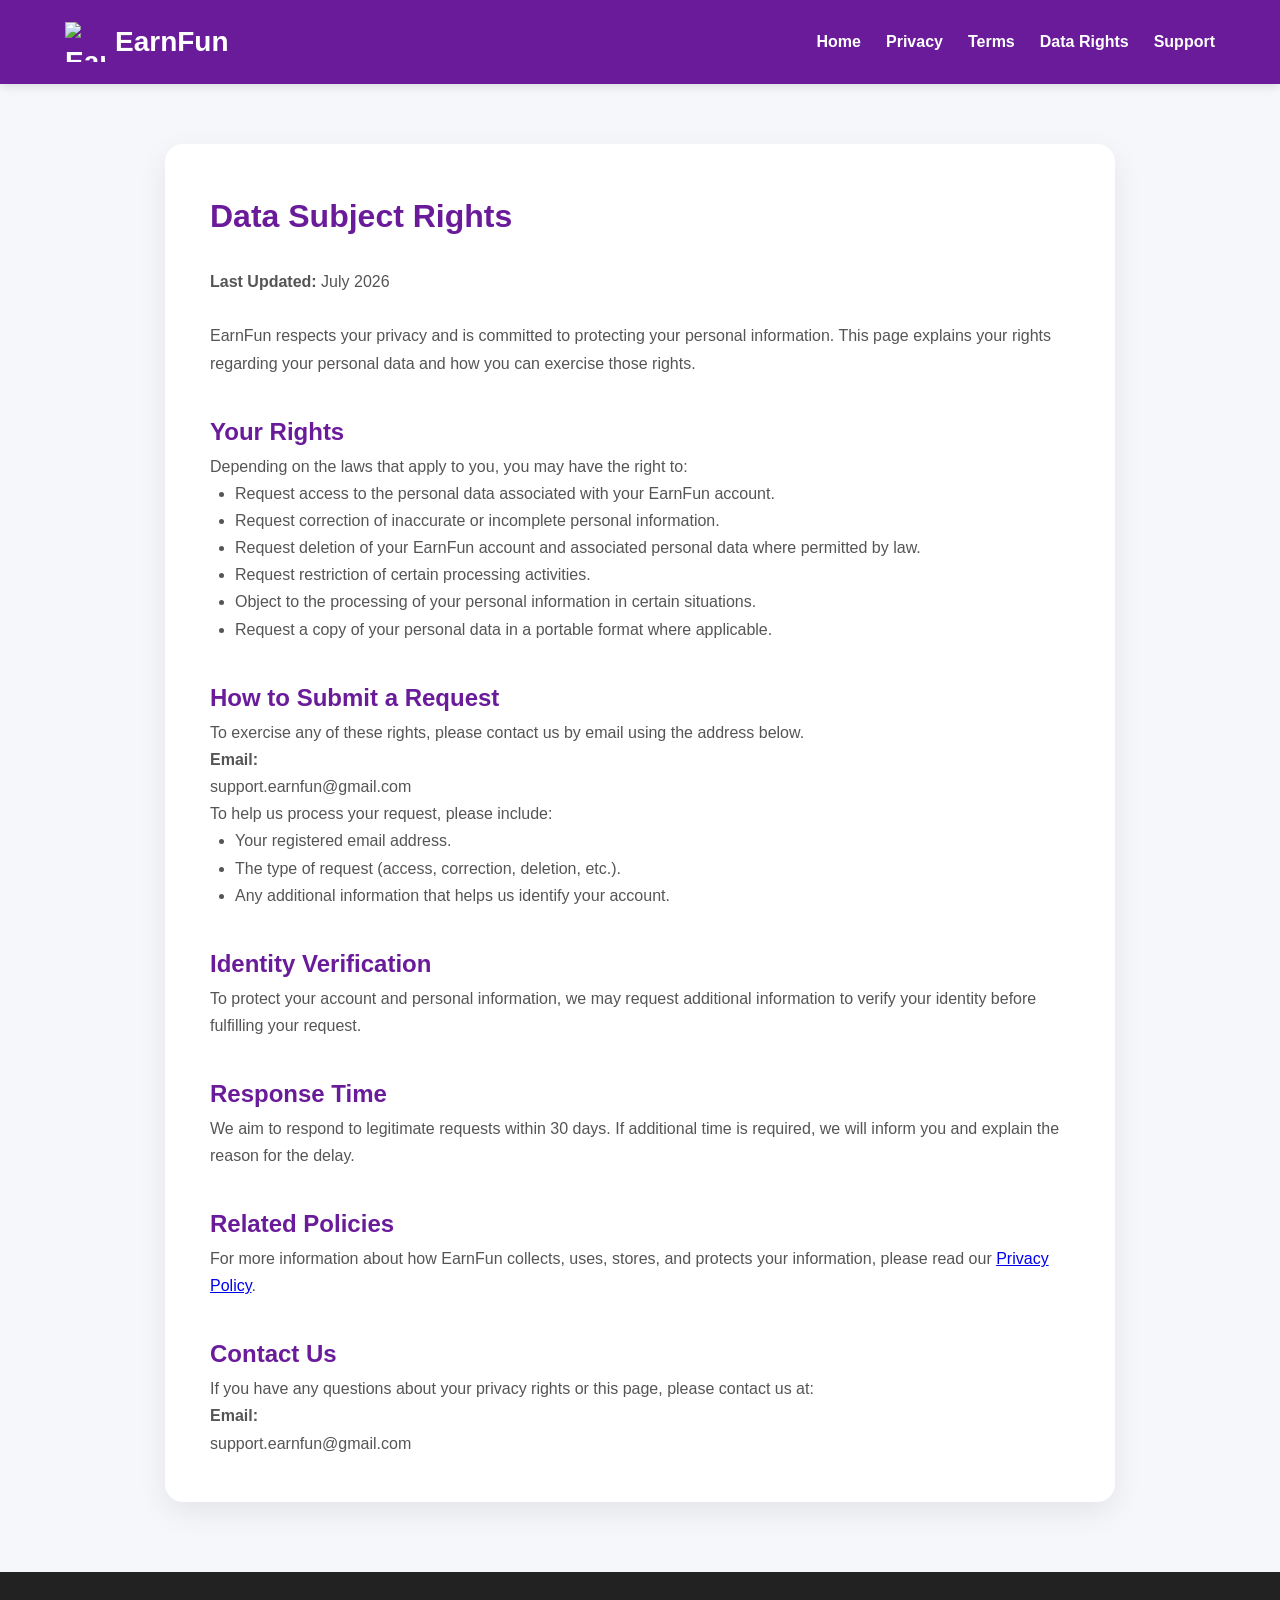
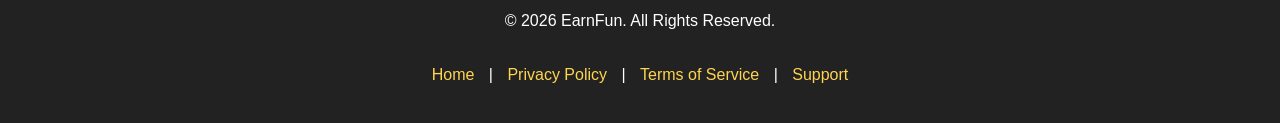
==== data-rights.html @ 37a05ccf "Add files via upload" ====
<!DOCTYPE html>
<html lang="en">

<head>
    <meta charset="UTF-8">
    <meta name="viewport" content="width=device-width, initial-scale=1.0">

    <title>Data Subject Rights | EarnFun</title>

    <meta name="description"
        content="Learn about your privacy rights and how to request access, correction, or deletion of your personal data in EarnFun.">

    <link rel="stylesheet" href="style.css">
</head>

<body>

    <!-- Navigation -->

    <nav>
        <div class="nav-container">

            <a href="index.html" class="logo">
                <img src="logo.png" alt="EarnFun Logo">
                <span>EarnFun</span>
            </a>

            <ul>
                <li><a href="index.html">Home</a></li>
                <li><a href="privacy.html">Privacy</a></li>
                <li><a href="terms.html">Terms</a></li>
                <li><a href="data-rights.html">Data Rights</a></li>
                <li><a href="support.html">Support</a></li>
            </ul>

        </div>
    </nav>

    <div class="page">

        <h1>Data Subject Rights</h1>

        <p><strong>Last Updated:</strong> July 2026</p>

        <br>

        <p>
            EarnFun respects your privacy and is committed to protecting your
            personal information. This page explains your rights regarding your
            personal data and how you can exercise those rights.
        </p>

        <h2>Your Rights</h2>

        <p>
            Depending on the laws that apply to you, you may have the right to:
        </p>

        <ul>
            <li>Request access to the personal data associated with your EarnFun account.</li>
            <li>Request correction of inaccurate or incomplete personal information.</li>
            <li>Request deletion of your EarnFun account and associated personal data where permitted by law.</li>
            <li>Request restriction of certain processing activities.</li>
            <li>Object to the processing of your personal information in certain situations.</li>
            <li>Request a copy of your personal data in a portable format where applicable.</li>
        </ul>

        <h2>How to Submit a Request</h2>

        <p>
            To exercise any of these rights, please contact us by email using the
            address below.
        </p>

        <p>
            <strong>Email:</strong><br>
            support.earnfun@gmail.com
        </p>

        <p>
            To help us process your request, please include:
        </p>

        <ul>
            <li>Your registered email address.</li>
            <li>The type of request (access, correction, deletion, etc.).</li>
            <li>Any additional information that helps us identify your account.</li>
        </ul>

        <h2>Identity Verification</h2>

        <p>
            To protect your account and personal information, we may request
            additional information to verify your identity before fulfilling your
            request.
        </p>

        <h2>Response Time</h2>

        <p>
            We aim to respond to legitimate requests within 30 days. If additional
            time is required, we will inform you and explain the reason for the
            delay.
        </p>

        <h2>Related Policies</h2>

        <p>
            For more information about how EarnFun collects, uses, stores, and
            protects your information, please read our
            <a href="privacy.html">Privacy Policy</a>.
        </p>

        <h2>Contact Us</h2>

        <p>
            If you have any questions about your privacy rights or this page,
            please contact us at:
        </p>

        <p>
            <strong>Email:</strong><br>
            support.earnfun@gmail.com
        </p>

    </div>

    <footer>

        <p>© 2026 EarnFun. All Rights Reserved.</p>

        <br>

        <a href="index.html">Home</a> |

        <a href="privacy.html">Privacy Policy</a> |

        <a href="terms.html">Terms of Service</a> |

        <a href="support.html">Support</a>

    </footer>

</body>

</html>
---- style.css ----
/* ==============================
   EarnFun Official Website
   Author: EarnFun
================================ */

*{
    margin:0;
    padding:0;
    box-sizing:border-box;
    scroll-behavior:smooth;
}

body{
    font-family:Arial, Helvetica, sans-serif;
    background:#f6f7fb;
    color:#222;
    line-height:1.7;
}

/* Navigation */

nav{
    width:100%;
    background:#6A1B9A;
    position:sticky;
    top:0;
    z-index:999;
    box-shadow:0 2px 10px rgba(0,0,0,.12);
}

.nav-container{
    max-width:1200px;
    margin:auto;
    display:flex;
    justify-content:space-between;
    align-items:center;
    padding:18px 25px;
}

.logo {
    display: flex;
    align-items: center;
    text-decoration: none;
    font-size: 28px;
    font-weight: bold;
    color: white;
    gap: 10px;
}

.logo img {
    width: 40px;
    height: 40px;
    max-width: 40px;
    max-height: 40px;
    object-fit: contain;
    display: block;
}

.logo span {
    color: white;
}

nav ul{
    list-style:none;
    display:flex;
    gap:25px;
}

nav ul li a{
    color:white;
    text-decoration:none;
    font-weight:600;
    transition:.3s;
}

nav ul li a:hover{
    color:#FFD54F;
}

/* Hero */

.hero{
    background:linear-gradient(135deg,#6A1B9A,#8E24AA);
    color:white;
    padding:90px 20px;
    text-align:center;
}

.hero h1{
    font-size:60px;
    margin-bottom:15px;
}

.hero p{
    font-size:22px;
    opacity:.95;
    margin-bottom:35px;
}

.hero-buttons{
    display:flex;
    justify-content:center;
    flex-wrap:wrap;
    gap:15px;
}

.button{
    display:inline-block;
    background:#FFD54F;
    color:#222;
    text-decoration:none;
    padding:15px 35px;
    border-radius:40px;
    font-weight:bold;
    transition:.3s;
}

.button:hover{
    transform:translateY(-3px);
    box-shadow:0 10px 20px rgba(0,0,0,.2);
}

.button-outline{
    background:transparent;
    border:2px solid white;
    color:white;
}

.button-outline:hover{
    background:white;
    color:#6A1B9A;
}

/* General */

.container{
    max-width:1200px;
    margin:auto;
    padding:70px 25px;
}

.section-title{
    text-align:center;
    font-size:38px;
    color:#6A1B9A;
    margin-bottom:15px;
}

.section-subtitle{
    text-align:center;
    color:#777;
    margin-bottom:50px;
}

/* Cards */

.grid{
    display:grid;
    grid-template-columns:repeat(auto-fit,minmax(260px,1fr));
    gap:25px;
}

.card{
    background:white;
    border-radius:20px;
    padding:35px;
    box-shadow:0 10px 30px rgba(0,0,0,.08);
    transition:.3s;
}

.card:hover{
    transform:translateY(-6px);
}

.card h3{
    color:#6A1B9A;
    margin-bottom:15px;
}

.card p{
    color:#555;
}

/* Timeline */

.timeline{
    display:grid;
    grid-template-columns:repeat(auto-fit,minmax(220px,1fr));
    gap:20px;
    margin-top:35px;
}

.step{
    background:white;
    padding:30px;
    border-radius:18px;
    text-align:center;
    box-shadow:0 10px 25px rgba(0,0,0,.08);
}

.step-number{
    width:55px;
    height:55px;
    background:#6A1B9A;
    color:white;
    border-radius:50%;
    display:flex;
    align-items:center;
    justify-content:center;
    margin:auto;
    font-size:24px;
    font-weight:bold;
    margin-bottom:18px;
}

/* Legal Pages */

.page{
    max-width:950px;
    margin:60px auto;
    background:white;
    padding:45px;
    border-radius:18px;
    box-shadow:0 10px 30px rgba(0,0,0,.08);
}

.page h1{
    color:#6A1B9A;
    margin-bottom:25px;
}

.page h2{
    margin-top:35px;
    color:#6A1B9A;
}

.page p,
.page li{
    color:#555;
}

.page ul{
    padding-left:25px;
}

/* Footer */

footer{
    background:#222;
    color:white;
    text-align:center;
    padding:35px 20px;
    margin-top:70px;
}

footer a{
    color:#FFD54F;
    text-decoration:none;
    margin:0 10px;
}

footer a:hover{
    text-decoration:underline;
}

/* Responsive */

@media(max-width:768px){

.hero h1{
    font-size:42px;
}

.hero p{
    font-size:18px;
}

nav ul{
    gap:15px;
    font-size:14px;
}

.section-title{
    font-size:30px;
}

.page{
    margin:25px;
    padding:30px;
}

}
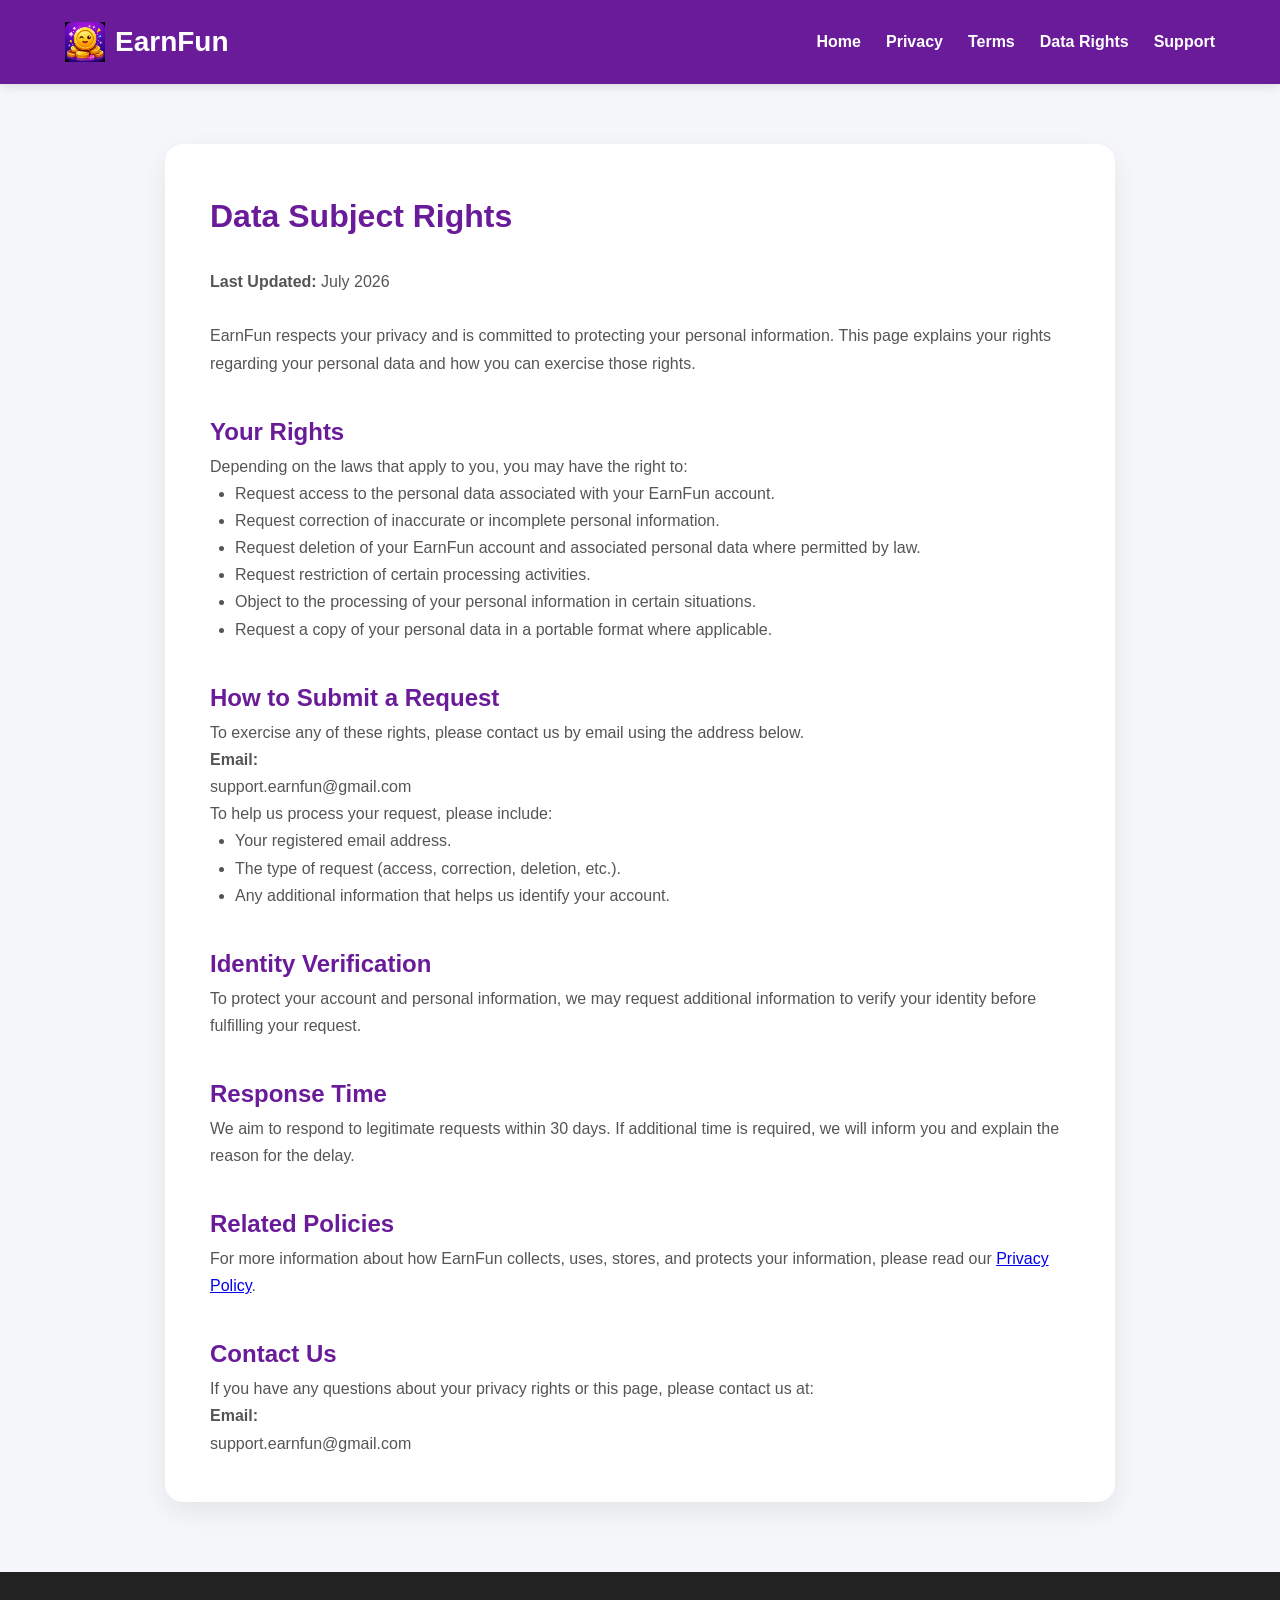
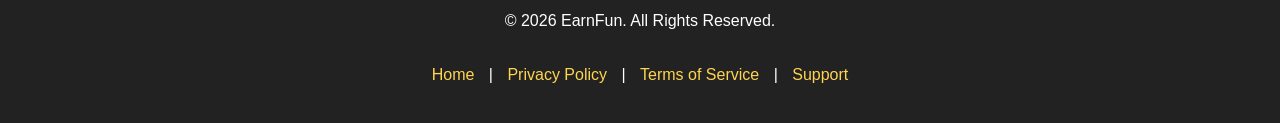
==== commit 394b117c: "Fix logo image source in data-rights.html" ====
--- a/data-rights.html
+++ b/data-rights.html
@@ -21,7 +21,7 @@
         <div class="nav-container">
 
             <a href="index.html" class="logo">
-                <img src="logo.png" alt="EarnFun Logo">
+                <img src="logo-.png" alt="EarnFun Logo">
                 <span>EarnFun</span>
             </a>
 
